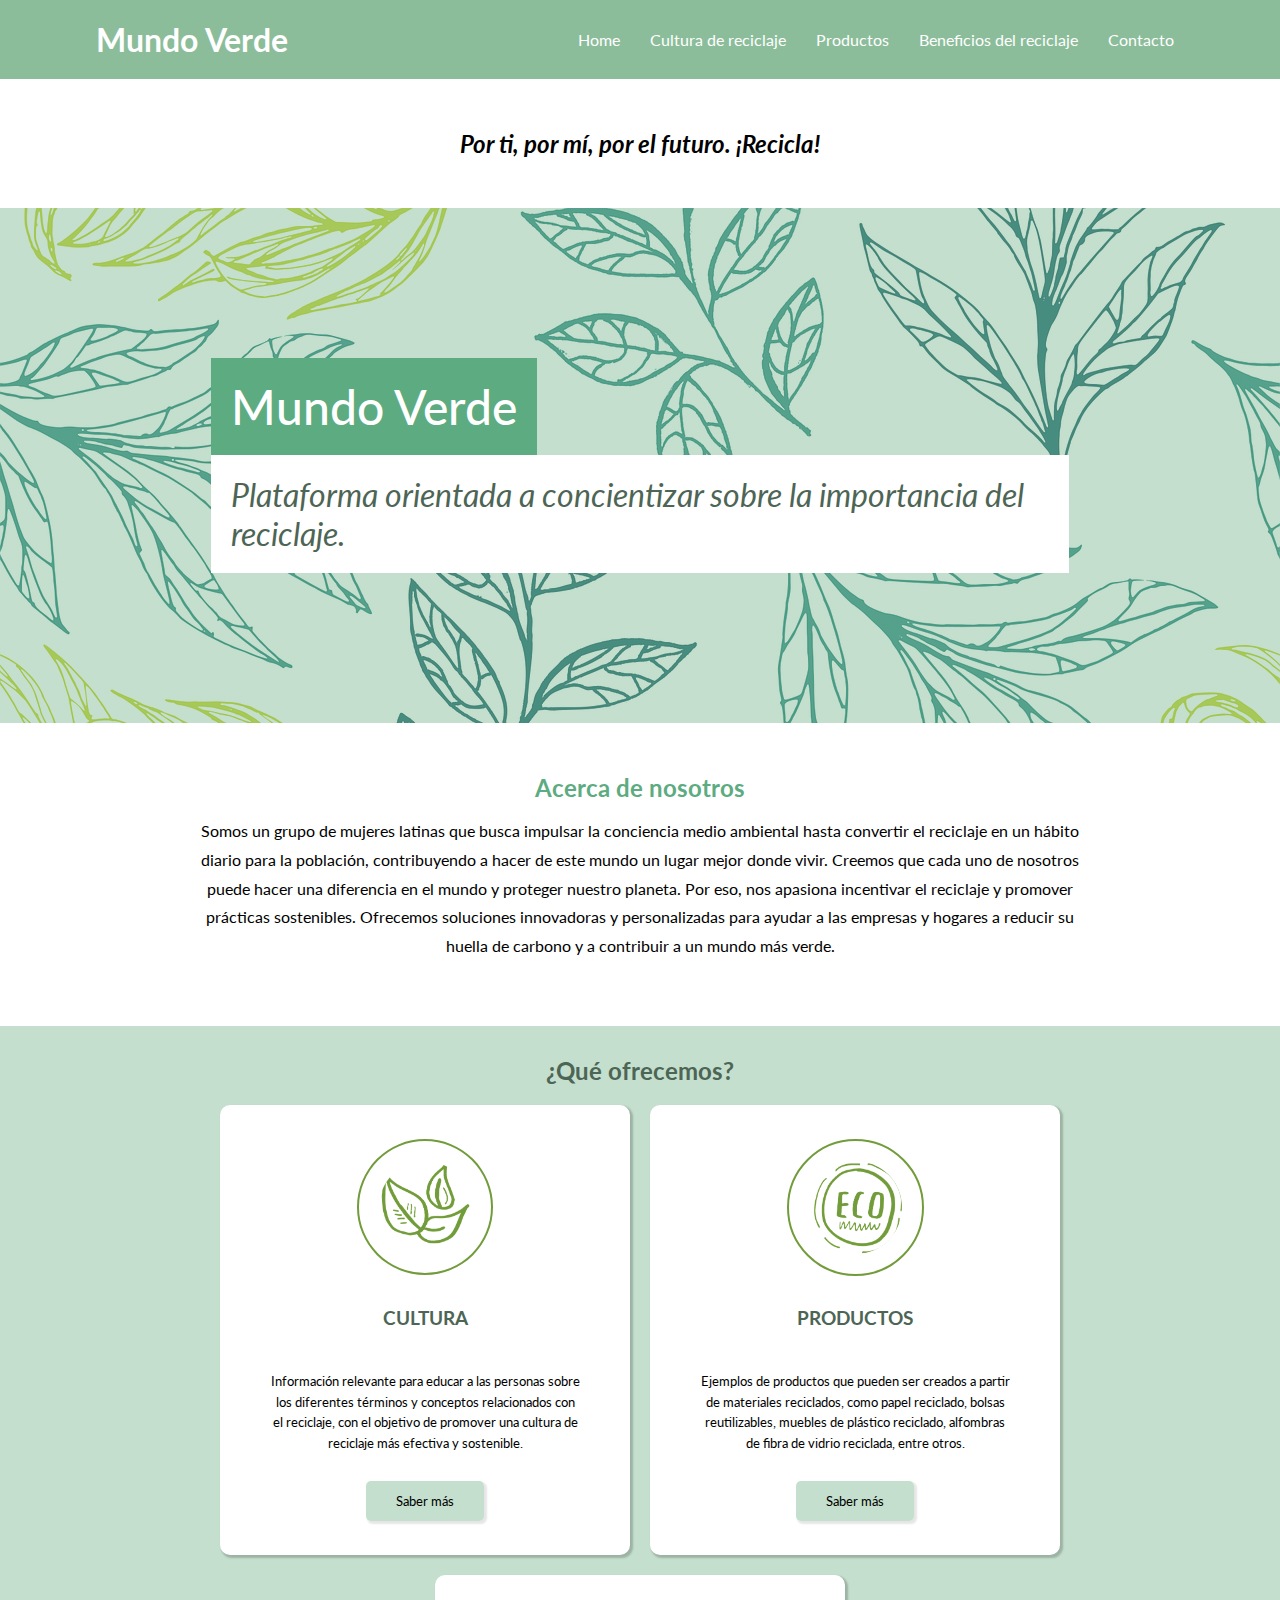
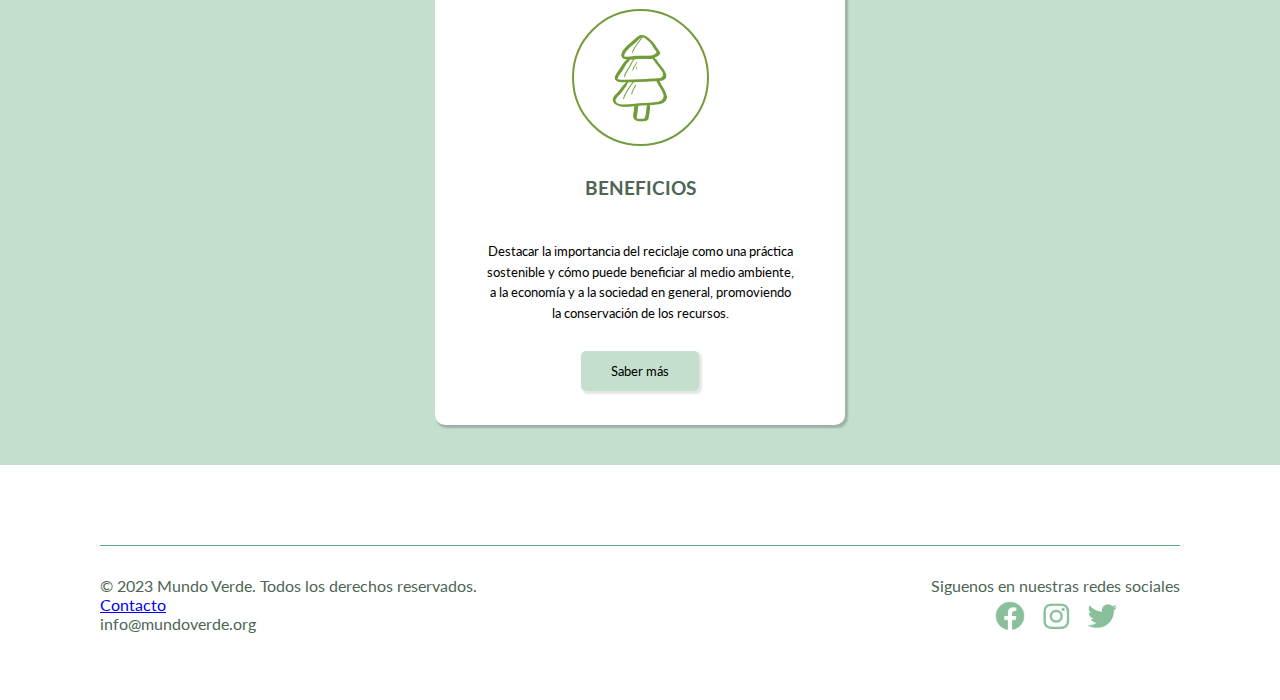
==== index.html @ 0d6d0d7a "Primera pre-entrega" ====
<!doctype html>
<html>

<head>
  <meta charset="utf-8">
  <meta name="viewport" content="width=device-width, initial-scale=1">
  <title>Mundo verde | Jump</title>
  <link rel="stylesheet" href="css/style.css">

  <!--  GOOGLE FONT -->
  <link rel="preconnect" href="https://fonts.googleapis.com">
  <link rel="preconnect" href="https://fonts.gstatic.com" crossorigin>
  <link href="https://fonts.googleapis.com/css2?family=Lato:ital,wght@0,100;0,300;0,400;0,700;0,900;1,100;1,300;1,400;1,700&display=swap" rel="stylesheet">

</head>

<body>
  <header class="headerPrincipal">
    <div class="container">
      <h2 class="headerPrincipal-titulo">
        <a href="#">Mundo Verde</a>
      </h2>
      <!-- MENU DE NAVEGACIÓN -->
      <nav class="headerPrincipal-nav">
        <a class="headerPrincipal-nav-link" href="index.html">Home</a>
        <a class="headerPrincipal-nav-link" href="cultura.html">Cultura de reciclaje</a>
        <a class="headerPrincipal-nav-link" href="productos.html">Productos</a>
        <a class="headerPrincipal-nav-link" href="beneficios.html">Beneficios del reciclaje</a>
        <a class="headerPrincipal-nav-link" href="contacto.html">Contacto</a>
      </nav>
    </div>
  </header>
  <main>

    <section class="box-mensaje">

      <article>

        <h2>Por ti, por mí, por el futuro. ¡Recicla!</h2>

      </article>

    </section>

    <section class="box-home-2">

      <article>

        <h1> Mundo Verde </h1>

        <p>Plataforma orientada a concientizar sobre la importancia del reciclaje.</p>

      </article>

    </section>

    <section class="box-home-3">

      <article>

        <h2> Acerca de nosotros </h2>

        <p>Somos un grupo de mujeres latinas que busca impulsar la conciencia medio ambiental hasta convertir el reciclaje en un hábito diario para la población, contribuyendo a hacer de este mundo un lugar mejor donde vivir. Creemos que cada uno de nosotros puede hacer una diferencia en el mundo y proteger nuestro planeta. Por eso, nos apasiona incentivar el reciclaje y promover prácticas sostenibles. Ofrecemos soluciones innovadoras y personalizadas para ayudar a las empresas y hogares a reducir su huella de carbono y a contribuir a un mundo más verde.</p>

      </article>

    </section>

    <section class="box-home-4">

      <article>

        <h2> ¿Qué ofrecemos? </h2>

        <div class="cards">
          <div class="card-elem">
            <img src="img/icono1.png" alt="Icono Hojas">
            <h2>CULTURA</h2>
            <p>Información relevante para educar a las personas sobre los diferentes términos y conceptos relacionados con el reciclaje, con el objetivo de promover una cultura de reciclaje más efectiva y sostenible.</p>
            <a href="cultura.html" class="saber-mas">Saber más</a>
          </div>
          <div class="card-elem">
            <img src="img/icono2.png" alt="Icono Eco">
            <h2>PRODUCTOS</h2>
            <p>Ejemplos de productos que pueden ser creados a partir de materiales reciclados, como papel reciclado, bolsas reutilizables, muebles de plástico reciclado, alfombras de fibra de vidrio reciclada, entre otros.</p>
            <a href="productos.html" class="saber-mas">Saber más</a>
          </div>
          <div class="card-elem">
            <img src="img/icono3.png" alt="Icono Arbol">
            <h2>BENEFICIOS</h2>
            <p>Destacar la importancia del reciclaje como una práctica sostenible y cómo puede beneficiar al medio ambiente, a la economía y a la sociedad en general, promoviendo la conservación de los recursos.</p>
            <a href="beneficios.html" class="saber-mas">Saber más</a>
          </div>
        </div>

      </article>

    </section>

  </main>
  <!-- PIE DE PAGINA -->
  <footer>
    <section class="der">
      <p>© 2023 Mundo Verde. Todos los derechos reservados.</p>
      <a href="contacto.html">Contacto</a>
      <p>info@mundoverde.org</p>
    </section>
    <section class="izq">
      <p>Siguenos en nuestras redes sociales</p>
      <div class="icons">
        <img src="img/fb.png" alt="Facebook">
        <img src="img/ig.png" alt="Instagram">
        <img src="img/tw.png" alt="Twitter">
      </div>
    </section>
  </footer>

</body>

</html>
---- css/style.css ----
/* ------ PALETA DE COLORES ---- */

/*
#C8DEC9
#8ABF9C
#62A07B
#4D6555
#5DAB81- Verde claro
*/

* {
  margin: 0px;
  padding: 0px;
}

body {
	font-family: 'Lato', sans-serif;
}

/* --- MENU DE NAVEGACION --- */

.container {
	width: 94%;
	margin: 0 auto;
}

.headerPrincipal {
	background-color: #8BBD9A;
	padding: 20px 0;
}

.headerPrincipal-titulo {
	font-size: 2em;
	margin-bottom: 20px;
  color: #fff;
}

.headerPrincipal-titulo a {
	text-decoration: none;
	color: inherit;
}

.headerPrincipal-nav-link {
	padding: 10px;
	margin-bottom: 10px;
  color: #fff;
	text-decoration: none;
	transition: .5s;
	display: block;
	
}

.headerPrincipal .container {
	display: flex;
	align-items: center;
	justify-content: space-between;
}

.headerPrincipal-nav {
	display: flex;
}



/* --- HOME --- */
.box-mensaje {
  padding: 50px;
  text-align: center;
  font-style: italic;
  
}

.box-home-2 {
  background-image: linear-gradient(
      rgba(138, 191, 156, 0.5),
      rgba(138, 191, 156, 0.5)
    ),
    url("../img/fondo.png");
  padding: 150px 0px;
  display: flex;
  justify-content: center;
}

.box-home-2 article {
  width: 67%;
}

.box-home-2 h1 {
  font-size: 3rem;
  font-weight: 500;
  color: #fff;
  background-color: #5dab81;
  padding: 20px;
  display: inline-block;
}
.box-home-2 p {
  font-size: 2rem;
  font-style: italic;
  color: #4d6555;
  background-color: #fff;
  padding: 20px;
  display: inline-block;
}

.box-home-3 {
  text-align: center;
  padding: 50px 0;
  display: flex;
  justify-content: center;
}

.box-home-3 article {
  width: 70%;
}
.box-home-3 p {
  padding: 15px 0;
  line-height: 1.8;
}

.box-home-3 h2 {
  color: #5dab81;
}

.box-home-4 {
  background-color: #8abf9c80;
  text-align: center;
  padding: 30px 50px;
}

.box-home-4 h2 {
  padding-bottom: 10px;
  color: #4d6555;
}

.cards {
  display: flex;
  justify-content: center;
  flex-wrap: wrap;
}

.card-elem img {
  border: 2px solid #729c3b;
  border-radius: 50%;
  padding: 20px;
  max-width: 30%;
}

.card-elem {
  max-width: 310px;
  font-size: 0.8rem;
  height: 410px;
  background-color: #fff;
  border-radius: 10px;
  margin: 10px;
  padding: 20px 50px;
  line-height: 1.6;
  display: flex;
  flex-direction: column;
  justify-content: space-around;
  align-items: center;
  box-shadow: 2px 2px 2px 1px rgba(0, 0, 0, 0.2);
}

.card-elem h3 {
  color: #56752d;
}

.saber-mas {
  display: inline-block;
  text-decoration: none;
  color: #000;
  padding: 10px 30px;
  border-radius: 5px;
  background-color: #8abf9c80;
  border: 1px none;
  box-shadow: 2px 2px 2px 1px rgba(0, 0, 0, 0.1);
}

.saber-mas:hover {
  background-color: #84b394;
  color: #fff;
}

/* --------------------------------- CULTURA --------------------------------------- */
body {
  font-family: "Lato", sans-serif;
}
.box-mensaje {
  padding: 50px;
  text-align: center;
  font-style: italic;
}

.box-imp {
  text-align: center;
  padding: 10px 0;
  display: flex;
  justify-content: center;
}

.box-imp {
  background-image: linear-gradient(
      rgba(70, 101, 76, 0.08),
      rgba(70, 101, 76, 0.08)
    ),
    url("../img/Culturaimg/planta.jpg");
  padding: 30px 30px;
  display: center;
  justify-content: center;
}

.box-imp article {
  width: 70%;
}
.box-imp p {
  padding: 15px 0;
  line-height: 1.8;
}

.box-imp h2 {
  color: black;
}

/* ------ importancia --------- */
.box-tipos {
  text-align: center;
  padding: 50px 0;
  display: flex;
  justify-content: letf;
  border: 4px solid #5f9ea0;
}

.box-tipos article {
  width: 50%;
}
.box-tipos p {
  padding: 15px 0;
  line-height: 1.8;
}

.box-tipos h2 {
  color: #5dab81;
  text-align: center;
}

.box-tipos img {
  width: 150px;
  height: 100px;
}

.box-procesos {
  text-align: center;
  padding: 50px 0;
  display: flex;
  justify-content: center;
  border: 4px solid #5f9ea0;
}

.box-procesos article {
  width: 70%;
}

.box-procesos p {
  padding: 15px 0;
  line-height: 1.8;
}

.box-procesos h2 {
  color: #5dab81;
}

.box-paises {
  text-align: center;
  padding: 50px 0;
  display: flex;
  justify-content: center;
  border: 4px solid #5f9ea0;
}

.box-paises article {
  width: 70%;
}

.box-paises p {
  padding: 15px 0;
  line-height: 1.8;
}

.box-paises h2 {
  color: #5dab81;
}

/* ---- Tabla ---- */
table,
th,
td {
  border: 4px solid #5f9ea0;
  border-collapse: collapse;
} /* --Borde de tabla -- */
table.center {
  margin-left: auto;
  margin-right: auto;
} /* --Alineacion de tabla -- */
/* <table style="background-color:blue">--Fondo tabla -- */
/* --------------------------------- CULTURA --------------------------------------- */

.containercultura {
  display: flex;
  align-items: center;
  justify-content: space-between;
  flex-wrap: wrap;
}

/* --- FOOTER ----*/

footer {
  border-top: 1px solid #5dab81;
  padding-top: 30px;
  color: #4d6555;
  margin: 80px 100px 60px 100px;
  display: flex;
  justify-content: space-between;
}

footer .izq img {
  padding: 6px;
  width: 30px;
}

footer .izq {
  display: flex;
  flex-direction: column;
  align-items: center;
}


/* --- PRODUCTOS --- */


/* --- BENEFICIOS --- */


/* --- CONTACTO DAHILY---- */

.gradient-background {
    background: linear-gradient(260deg,#78a280,#5dab81,#c8dec9,#8abf9c,#62a07b,#44ccb0);
    background-size: 360% 360%;
    animation: gradient-animation 24s ease infinite;
    padding: 30px 0;
  }
  
  @keyframes gradient-animation {
    0% {
      background-position: 0% 50%;
    }
    50% {
      background-position: 100% 50%;
    }
    100% {
      background-position: 0% 50%;}}
  
.gradient-background h2 {
    color: whitesmoke;
    font-size: 32px;
    text-align: center;
}

.gradient-background p{
    text-align: center;
}

  /* Estilos para el formulario */
.formulario {
    border: 1px solid lightblue;
    margin: 0 auto;
    max-width: 400px;
    padding: 20px;
}

  /* Estilos para los campos de formulario */
.formulario-campo {
    margin-bottom: 20px;
}

  /* Estilos para las etiquetas de formulario */
label {
    display: block;
    font-size: 16px;
    font-weight: bold;
    margin-bottom: 5px;
}

  /* Estilos para los campos de entrada */
input[type="text"],
input[type="email"],
textarea {
    border: 1px solid #5DAB81;
    border-radius: 5px;
    font-size: 16px;
    padding: 10px;
    width: 80%;
}

  /* Estilos para el botón de enviar */
.formulario-boton {
    background-color: #5DAB81;
    border: none;
    border-radius: 5px;
    color: #fff;
    cursor: pointer;
    font-size: 16px;
    padding: 10px 20px;
    -webkit-border-radius: 5px;
    -moz-border-radius: 5px;
    -ms-border-radius: 5px;
    -o-border-radius: 5px;
}

  /* Estilos para el botón de limpiar campos */
.formulario-boton[type="reset"] {
    background-color: #5DAB81;
    color: #fff;
    margin-left: 10px;
}


/* --- MEDIA QUERYS --- */

@media(min-width: 769px) {
	.container {
		width: 85%;
	}

	.headerPrincipal-nav-link {
		border-radius: 5px;
	}

	.headerPrincipal-titulo {
		margin: 0;
	}

	.headerPrincipal-nav {
		width: auto;
	}

	.headerPrincipal-nav-link {
		width: auto;
		margin: 0 0 0 10px;
	}
	}

@media (max-width: 768px) {
  .box-home-2 article,
  .box-home-3 article {
    width: 85%;
  }

  footer {
    flex-direction: column;
    text-align: center;
    line-height: 1.8;
  }
   .box-imp article {
    width: 100%;
  }
}
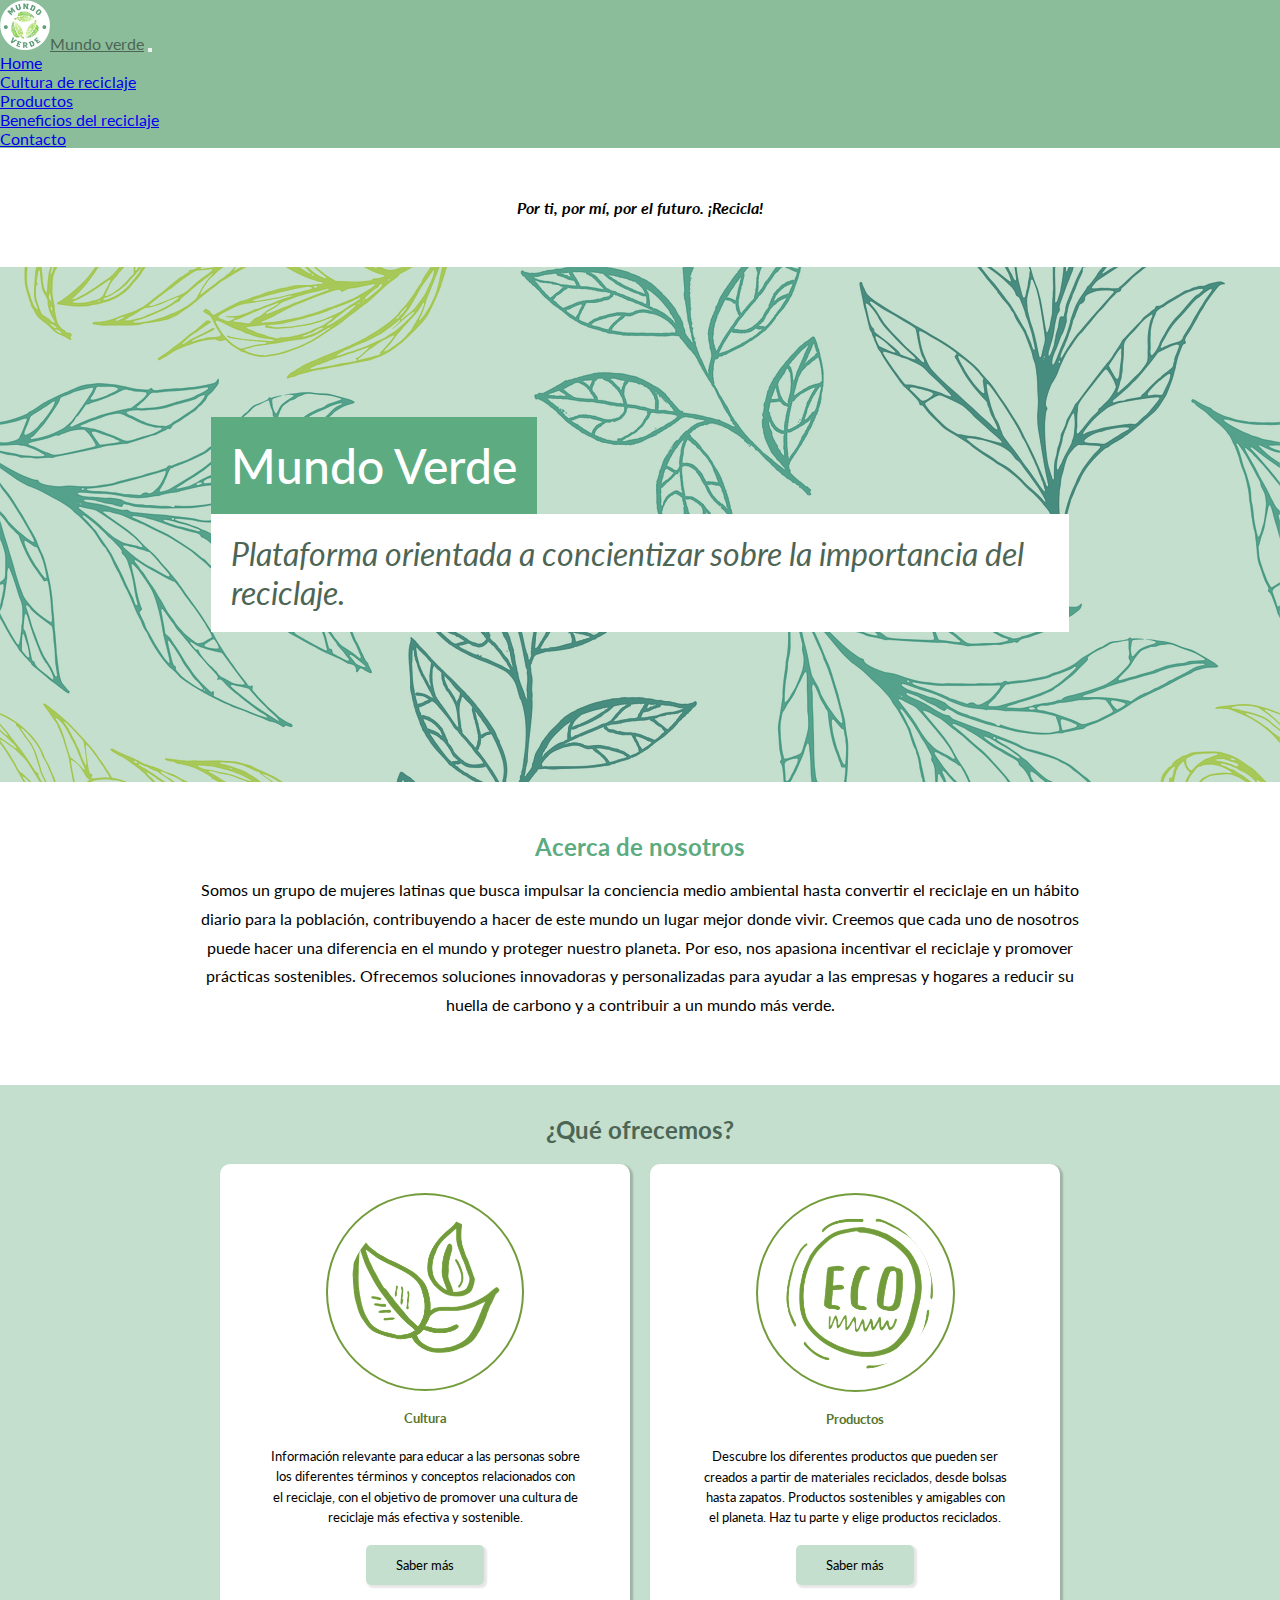
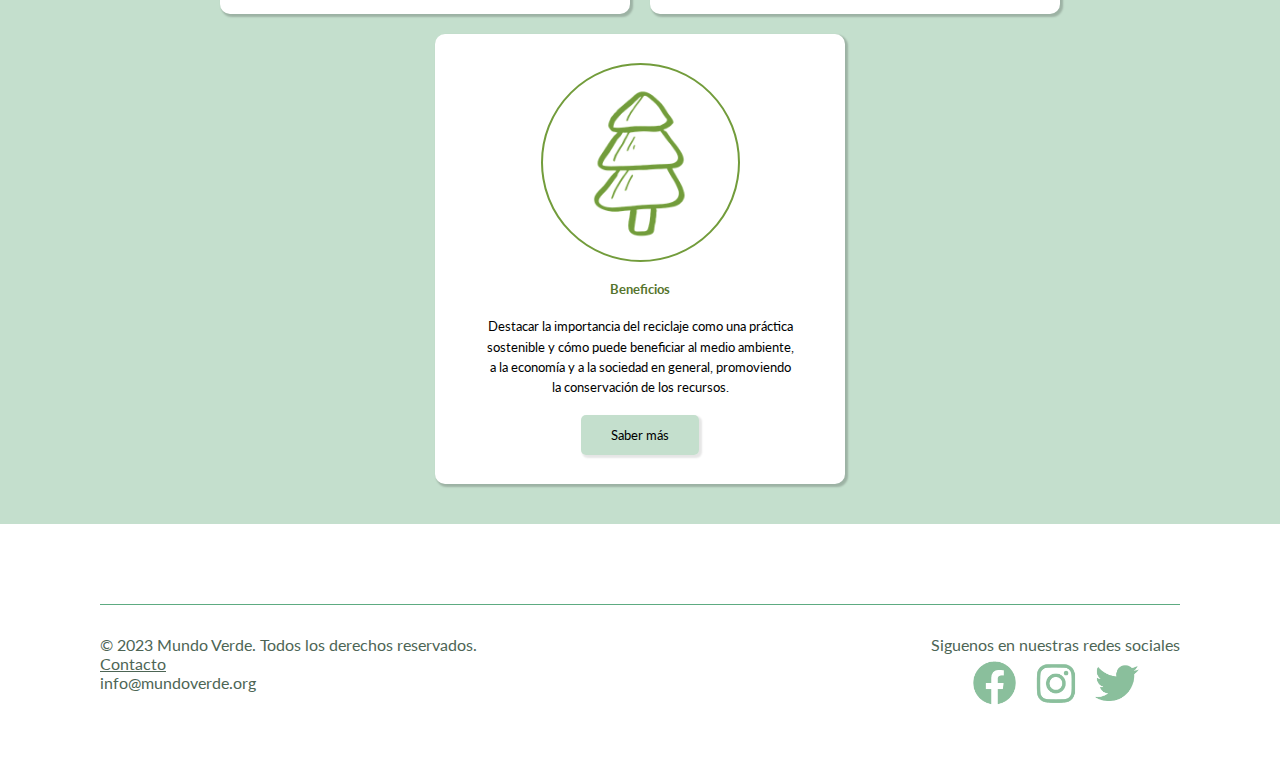
==== commit f65bec03: "Incorporacion del Logo de la pagina en el menu de navegacion" ====
--- a/index.html
+++ b/index.html
@@ -1,42 +1,69 @@
-<!doctype html>
-<html>
+<!DOCTYPE html>
+<html lang="es">
 
 <head>
-  <meta charset="utf-8">
+  <meta charset="UTF-8">
+  <meta http-equiv="X-UA-Compatible" content="IE=edge">
   <meta name="viewport" content="width=device-width, initial-scale=1">
-  <title>Mundo verde | Jump</title>
-  <link rel="stylesheet" href="css/style.css">
+  
+  <!--Bootstrap CSS-->
+  <link href="https://cdn.jsdelivr.net/npm/bootstrap@5.3.0-alpha3/dist/css/bootstrap.min.css" rel="stylesheet"
+  integrity="sha384-KK94CHFLLe+nY2dmCWGMq91rCGa5gtU4mk92HdvYe+M/SXH301p5ILy+dN9+nJOZ" crossorigin="anonymous">
 
   <!--  GOOGLE FONT -->
   <link rel="preconnect" href="https://fonts.googleapis.com">
   <link rel="preconnect" href="https://fonts.gstatic.com" crossorigin>
   <link href="https://fonts.googleapis.com/css2?family=Lato:ital,wght@0,100;0,300;0,400;0,700;0,900;1,100;1,300;1,400;1,700&display=swap" rel="stylesheet">
+  
+  <!--Estilos-->
+  <link rel="stylesheet" href="css/style.css">
+
+  <title>Mundo verde | Jump</title>
 
 </head>
 
 <body>
-  <header class="headerPrincipal">
-    <div class="container">
-      <h2 class="headerPrincipal-titulo">
-        <a href="#">Mundo Verde</a>
-      </h2>
-      <!-- MENU DE NAVEGACIÓN -->
-      <nav class="headerPrincipal-nav">
-        <a class="headerPrincipal-nav-link" href="index.html">Home</a>
-        <a class="headerPrincipal-nav-link" href="cultura.html">Cultura de reciclaje</a>
-        <a class="headerPrincipal-nav-link" href="productos.html">Productos</a>
-        <a class="headerPrincipal-nav-link" href="beneficios.html">Beneficios del reciclaje</a>
-        <a class="headerPrincipal-nav-link" href="contacto.html">Contacto</a>
-      </nav>
-    </div>
-  </header>
+  <header>
+    <!-- Menu de Navegacion-->
+    <nav>
+        <div class="navbar navbar-expand-lg navbar-dark">
+            <div class="container-fluid">
+                <a class="navbar-brand" href="index.html" ><img src="img/logo.png" alt="Logo" width="50"  height="50" class="d-inline-block align-text-center mx-2">Mundo verde</a>
+                <button class="navbar-toggler border-light-subtle" type="button" data-bs-toggle="collapse"
+                    data-bs-target="#navbarNav" aria-controls="navbarNav" aria-expanded="false"
+                    aria-label="Toggle navigation">
+                    <span class="navbar-toggler-icon"></span>
+                </button>
+                <div class="collapse navbar-collapse" id="navbarNav">
+                    <ul class="navbar-nav ms-auto">
+                        <li class="nav-item">
+                            <a class="nav-link link-light" aria-current="page" href="index.html">Home</a>
+                        </li>
+                        <li class="nav-item">
+                            <a class="nav-link link-light" aria-current="page" href="cultura.html">Cultura de reciclaje</a>
+                        </li>
+                        <li class="nav-item">
+                            <a class="nav-link link-light" href="productos.html">Productos</a>
+                        </li>
+                        <li class="nav-item">
+                            <a class="nav-link link-light" href="beneficios.html">Beneficios del reciclaje</a>
+                        </li>
+                        <li class="nav-item ">
+                            <a class="nav-link link-light" href="contacto.html">Contacto</a>
+                        </li>
+                    </ul>
+                </div>
+            </div>
+        </div>
+    </nav>
+</header>
   <main>
 
     <section class="box-mensaje">
 
       <article>
 
-        <h2>Por ti, por mí, por el futuro. ¡Recicla!</h2>
+        <h4 class="fw-bold">Por ti, por mí, por el futuro. ¡Recicla!</h4>
 
       </article>
 
@@ -46,7 +73,7 @@
 
       <article>
 
-        <h1> Mundo Verde </h1>
+        <h1 class="m-0"> Mundo Verde </h1>
 
         <p>Plataforma orientada a concientizar sobre la importancia del reciclaje.</p>
 
@@ -75,19 +102,19 @@
         <div class="cards">
           <div class="card-elem">
             <img src="img/icono1.png" alt="Icono Hojas">
-            <h2>CULTURA</h2>
+            <h4>Cultura</h4>
             <p>Información relevante para educar a las personas sobre los diferentes términos y conceptos relacionados con el reciclaje, con el objetivo de promover una cultura de reciclaje más efectiva y sostenible.</p>
             <a href="cultura.html" class="saber-mas">Saber más</a>
           </div>
           <div class="card-elem">
             <img src="img/icono2.png" alt="Icono Eco">
-            <h2>PRODUCTOS</h2>
-            <p>Ejemplos de productos que pueden ser creados a partir de materiales reciclados, como papel reciclado, bolsas reutilizables, muebles de plástico reciclado, alfombras de fibra de vidrio reciclada, entre otros.</p>
+            <h4>Productos</h4>
+            <p>Descubre los diferentes productos que pueden ser creados a partir de materiales reciclados, desde bolsas hasta zapatos. Productos sostenibles y amigables con el planeta. Haz tu parte y elige productos reciclados.</p>
             <a href="productos.html" class="saber-mas">Saber más</a>
           </div>
           <div class="card-elem">
             <img src="img/icono3.png" alt="Icono Arbol">
-            <h2>BENEFICIOS</h2>
+            <h4>Beneficios</h4>
             <p>Destacar la importancia del reciclaje como una práctica sostenible y cómo puede beneficiar al medio ambiente, a la economía y a la sociedad en general, promoviendo la conservación de los recursos.</p>
             <a href="beneficios.html" class="saber-mas">Saber más</a>
           </div>
@@ -114,7 +141,9 @@
       </div>
     </section>
   </footer>
-
+  <script src="https://cdn.jsdelivr.net/npm/bootstrap@5.3.0-alpha3/dist/js/bootstrap.bundle.min.js"
+  integrity="sha384-ENjdO4Dr2bkBIFxQpeoTz1HIcje39Wm4jDKdf19U8gI4ddQ3GYNS7NTKfAdVQSZe"
+  crossorigin="anonymous"></script>
 </body>
 
 </html>--- a/css/style.css
+++ b/css/style.css
@@ -17,50 +17,15 @@
 	font-family: 'Lato', sans-serif;
 }
 
-/* --- MENU DE NAVEGACION --- */
-
-.container {
-	width: 94%;
-	margin: 0 auto;
-}
-
-.headerPrincipal {
-	background-color: #8BBD9A;
-	padding: 20px 0;
-}
-
-.headerPrincipal-titulo {
-	font-size: 2em;
-	margin-bottom: 20px;
-  color: #fff;
-}
-
-.headerPrincipal-titulo a {
-	text-decoration: none;
-	color: inherit;
-}
-
-.headerPrincipal-nav-link {
-	padding: 10px;
-	margin-bottom: 10px;
-  color: #fff;
-	text-decoration: none;
-	transition: .5s;
-	display: block;
-	
-}
-
-.headerPrincipal .container {
-	display: flex;
-	align-items: center;
-	justify-content: space-between;
-}
-
-.headerPrincipal-nav {
-	display: flex;
-}
-
-
+
+/*MENU DE NAVEGACION CON BOOTSTRAP */
+.navbar {
+  background-color: #8BBD9A;
+}
+
+.navbar a:hover{
+  color: #4d6555;
+}
 
 /* --- HOME --- */
 .box-mensaje {
@@ -99,7 +64,7 @@
   color: #4d6555;
   background-color: #fff;
   padding: 20px;
-  display: inline-block;
+  display:block;
 }
 
 .box-home-3 {
@@ -142,7 +107,7 @@
   border: 2px solid #729c3b;
   border-radius: 50%;
   padding: 20px;
-  max-width: 30%;
+  max-width: 50%;
 }
 
 .card-elem {
@@ -161,7 +126,7 @@
   box-shadow: 2px 2px 2px 1px rgba(0, 0, 0, 0.2);
 }
 
-.card-elem h3 {
+.card-elem h4 {
   color: #56752d;
 }
 
@@ -324,7 +289,7 @@
 
 footer .izq img {
   padding: 6px;
-  width: 30px;
+  width: 45px;
 }
 
 footer .izq {
@@ -333,8 +298,64 @@
   align-items: center;
 }
 
+footer .izq p,footer .der p{
+  margin: 0;
+}
+
+footer .der a {
+  color: #4d6555;
+}
+
 
 /* --- PRODUCTOS --- */
+
+.fondo-producto{
+  padding: 90px;
+  background-image:linear-gradient(
+    rgba(138, 191, 156, 0.5),
+    rgba(138, 191, 156, 0.5)
+  ), url("../img/Productos/fondo.jpg");
+  /* background-image: linear-gradient(
+      rgba(138, 191, 156, 0.5),
+      rgba(138, 191, 156, 0.5)
+    ),
+    url("../img/Productos/fondo.jpg"); */
+
+}
+
+.fondo-producto h2{
+  color: #fff;
+  background-color: #5dab81;
+  padding: 20px;
+  display: inline-block;
+}
+
+.productos {
+  background-color: #84b394bd;
+}
+.box-productos .item-producto {
+  max-width: 400px;
+  max-height: 530px;
+ 
+}
+.item-producto{
+  display: flex;
+}
+.item-producto .card-body{
+  display: flex;
+  flex-direction: column;
+  justify-content: space-between;
+}
+
+.item-producto .card-body button:active{
+ background-color: #84b394;
+ color: #fff;
+}
+
+
+.item-producto{
+  width: 350px;
+}
 
 
 /* --- BENEFICIOS --- */
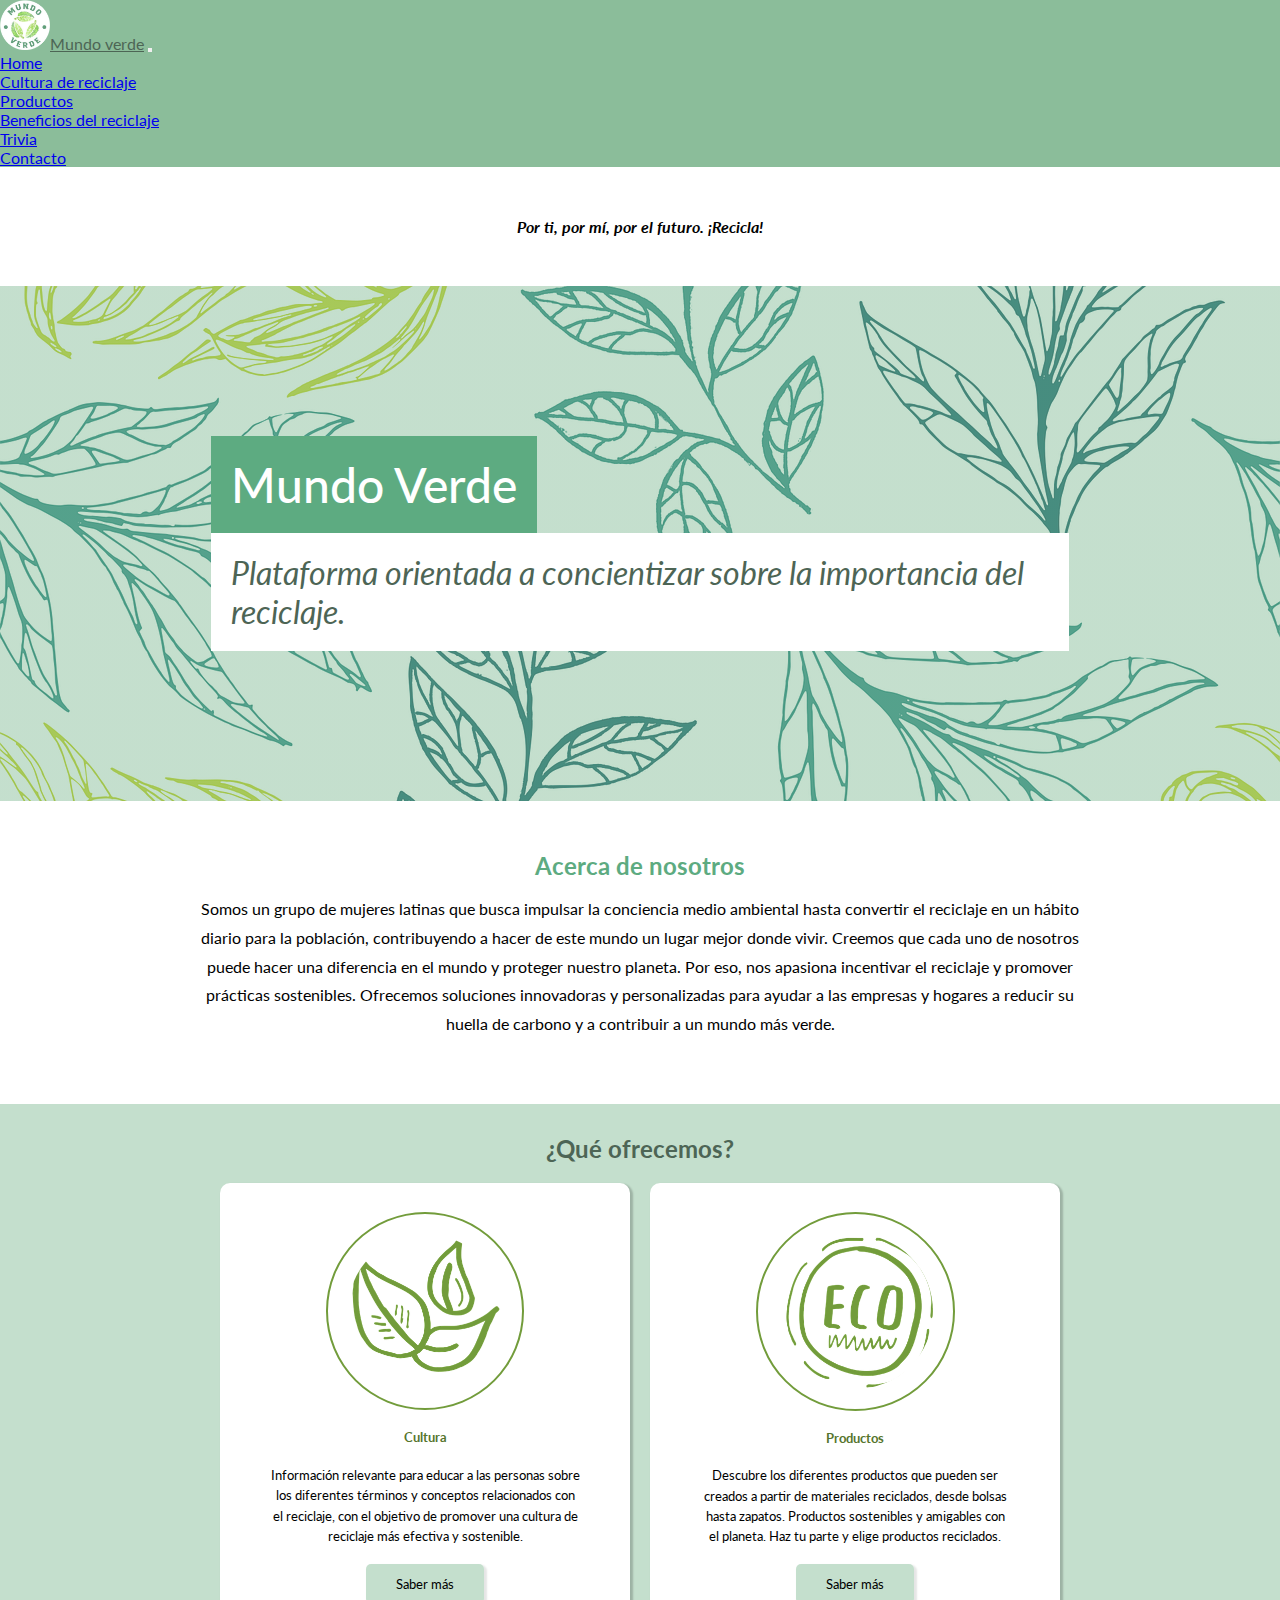
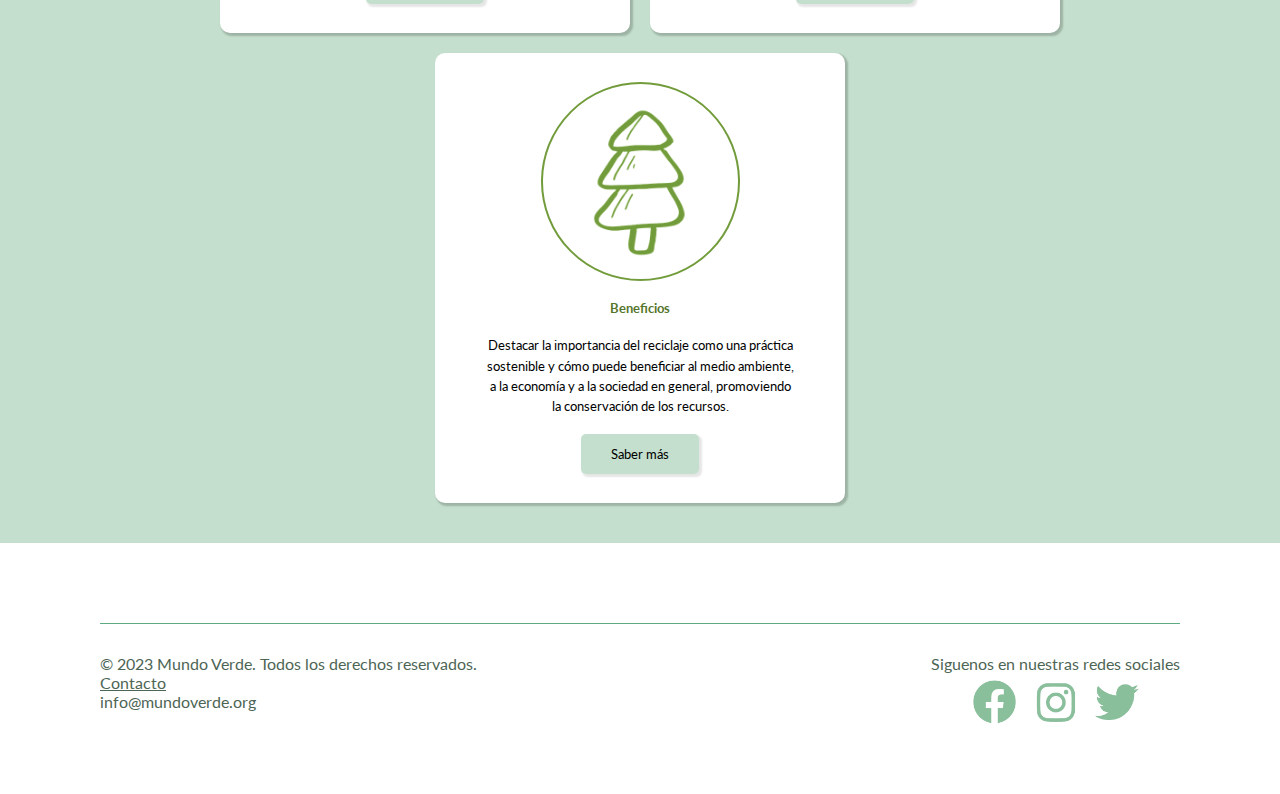
==== commit b26b57f5: "Se añadio base de datos y pagina de la trivia" ====
--- a/index.html
+++ b/index.html
@@ -17,6 +17,9 @@
   
   <!--Estilos-->
   <link rel="stylesheet" href="css/style.css">
+
+  <!-- Icono -->
+  <link rel="icon" href="img/logo-2.png" type="image/x-icon">
 
   <title>Mundo verde | Jump</title>
 
@@ -47,6 +50,9 @@
                         </li>
                         <li class="nav-item">
                             <a class="nav-link link-light" href="beneficios.html">Beneficios del reciclaje</a>
+                        </li>
+                        <li class="nav-item ">
+                          <a class="nav-link link-light" href="trivia.html">Trivia</a>
                         </li>
                         <li class="nav-item ">
                             <a class="nav-link link-light" href="contacto.html">Contacto</a>
--- a/css/style.css
+++ b/css/style.css
@@ -65,6 +65,7 @@
   background-color: #fff;
   padding: 20px;
   display:block;
+  max-width: 950px;
 }
 
 .box-home-3 {
@@ -155,126 +156,382 @@
   text-align: center;
   font-style: italic;
 }
-
 .box-imp {
   text-align: center;
   padding: 10px 0;
-  display: flex;
-  justify-content: center;
-}
-
-.box-imp {
-  background-image: linear-gradient(
-      rgba(70, 101, 76, 0.08),
-      rgba(70, 101, 76, 0.08)
-    ),
-    url("../img/Culturaimg/planta.jpg");
+  background-color: #8abf9c80;
   padding: 30px 30px;
   display: center;
   justify-content: center;
 }
-
+.box-imp iframe{
+  border-radius: 30px;
+}
+  
 .box-imp article {
-  width: 70%;
+  width: 100%;
 }
 .box-imp p {
   padding: 15px 0;
   line-height: 1.8;
-}
+  }
 
 .box-imp h2 {
-  color: black;
-}
-
-/* ------ importancia --------- */
-.box-tipos {
+  color: #5dab81;
+}
+
+.box-titulo{
+  text-align: center;
+  padding-top: 60px;
+  padding-bottom: 60px;
+  display: flex;
+  justify-content: center;
+ }
+.box-titulo h2 {
+  padding: 10px;
+    text-align: center;
+  color: #5dab81;
+}
+.box-titulo p{
+  padding: 10px;
+  text-align: center;
+}
+
+.containertipos {
   text-align: center;
   padding: 50px 0;
   display: flex;
-  justify-content: letf;
-  border: 4px solid #5f9ea0;
-}
-
-.box-tipos article {
-  width: 50%;
-}
-.box-tipos p {
+  justify-content: center;
+  width: 100%;
+  flex-wrap: wrap;
+  background-color: #8abf9c80;
+}
+
+.uno{
+  width:220px;
+  height:270px;
+  overflow:hidden;
+  align-content: center;
+  cursor: pointer;
+  transition:0.3s ease-in-out ;
+  box-shadow: 5px 8px 12px black ;
+  border-radius: 30px;
+  background-color: #5DAB81;
+}
+.uno img{
+  width:  200px;
+  height: 200px;
+  border-radius: 30px;
+  box-shadow: 5px 8px 12px black ;
+  margin-top: 20px;
+  margin-left: 10px;
+  margin-bottom: 10px;
+  margin-right: 10px;
+  padding-botton:20px;	
+}
+.uno p{
+  font-size: 25px;
+  color: white;
+  text-align: center;
+  text-shadow: 0 0 3px rgba(0, 0, 0, 0.8);
+  margin-top: 10px;
+}
+.uno:hover {
+  transform:scale(1.1);
+  box-shadow: 13px 15px 37px black ;
+}
+.dos{
+  width:220px;
+  height:270px;
+  overflow:hidden;
+  align-content: center;
+  cursor: pointer;
+  transition:0.3s ease-in-out ;
+  box-shadow: 5px 8px 12px black ;
+  border-radius: 30px;
+  background-color: #5DAB81;
+}
+.dos img{
+  width:  200px;
+  height: 200px;
+  border-radius: 30px;
+  box-shadow: 5px 8px 12px black ;
+  margin-top: 20px;
+  margin-left: 10px;
+  margin-bottom: 10px;
+  margin-right: 10px;
+}
+.dos p{
+  font-size: 25px;
+  color: white;
+  text-align: center;
+  text-shadow: 0 0 3px rgba(0, 0, 0, 0.8);
+  margin-top: 10px;
+}
+.dos:hover {
+  transform:scale(1.1);
+  box-shadow: 13px 15px 37px black ;
+}
+.tres{
+  width:220px;
+  height:270px;
+  overflow:hidden;
+  align-content: center;
+  cursor: pointer;
+  transition:0.3s ease-in-out ;
+  box-shadow: 5px 8px 12px black ;
+  border-radius: 30px;
+  background-color: #5DAB81;
+}
+.tres img{
+  width:  200px;
+  height: 200px;
+  border-radius: 30px;
+  box-shadow: 5px 8px 12px black ;
+  margin-top: 20px;
+  margin-left: 10px;
+  margin-bottom: 10px;
+  margin-right: 10px;
+}
+.tres p{
+  font-size: 25px;
+  color: white;
+  text-align: center;
+  text-shadow: 0 0 3px rgba(0, 0, 0, 0.8);
+  margin-top: 10px;
+}
+.tres:hover {
+  transform:scale(1.1);
+  box-shadow: 13px 15px 37px black ;
+}
+.cuatro{
+  width:220px;
+  height:270px;
+  overflow:hidden;
+  align-content: center;
+  cursor: pointer;
+  transition:0.3s ease-in-out ;
+  box-shadow: 5px 8px 12px black ;
+  border-radius: 30px;
+  background-color: #5DAB81;
+}
+.cuatro img{
+  width:  200px;
+  height: 200px;
+  border-radius: 30px;
+  box-shadow: 5px 8px 12px black ;
+  margin-top: 20px;
+  margin-left: 10px;
+  margin-bottom: 10px;
+  margin-right: 10px;
+}
+.cuatro p{ 
+  font-size: 25px;
+  color: white;
+  text-align: center;
+  text-shadow: 0 0 3px rgba(0, 0, 0, 0.8);
+  margin-top: 10px;
+}
+.cuatro:hover {
+  transform:scale(1.1);
+  box-shadow: 13px 15px 37px black ;
+}
+
+.cinco {
+  width:220px;
+  height:270px;
+  overflow:hidden;
+  align-content: center;
+  cursor: pointer;
+  transition:0.3s ease-in-out ;
+  box-shadow: 5px 8px 12px black ;
+  border-radius: 30px;
+  background-color: #5DAB81;
+}
+.cinco img{
+  width:  200px;
+  height: 200px;
+  border-radius: 30px;
+  box-shadow: 5px 8px 12px black ;
+  margin-top: 20px;
+  margin-left: 10px;
+  margin-bottom: 10px;
+  margin-right: 10px;
+}
+.cinco p{ 
+  font-size: 25px;
+  color: white;
+  text-align: center;
+  text-shadow: 0 0 3px rgba(0, 0, 0, 0.8);
+  margin-top: 10px;
+}
+.cinco:hover {
+  transform:scale(1.1);
+  box-shadow: 13px 15px 37px black ;
+}
+
+
+.containerprocesos{
+  text-align: center;
+  padding: 50px 0;
+  display: flex;
+  justify-content: center;
+  width: 100%;
+  flex-wrap: wrap;
+  background-color: #8abf9c80;
+ 
+}
+
+.mecanico{
+  width:320px;
+  height:320px;
+  overflow:hidden;
+  align-content: center;
+  cursor: pointer;
+  transition:0.3s ease-in-out ;
+  box-shadow: 5px 8px 12px black ;
+  border-radius: 30px;
+  background-color: #5DAB81;
+}
+.mecanico img{
+  width:  70%;
+  height: 60%;
+  border-radius: 30px;
+  box-shadow: 5px 8px 12px black ;
+  margin-top: 20px;
+  margin-left: 10px;
+  margin-bottom: 10px;
+  margin-right: 10px;
+ 
+}
+.mecanico p{ 
+  font-size: 25px;
+  color: white;
+  text-align: center;
+  text-shadow: 0 0 3px rgba(0, 0, 0, 0.8);
+  margin-top: 10px;
+}
+.mecanico:hover {
+  transform:scale(1.1);
+  box-shadow: 13px 15px 37px black ;
+}
+.quimico{
+  width:320px;
+  height:320px;
+  overflow:hidden;
+  align-content: center;
+  cursor: pointer;
+  transition:0.3s ease-in-out ;
+  box-shadow: 5px 8px 12px black ;
+  border-radius: 30px;
+  background-color: #5DAB81;
+
+}
+.quimico img{
+  width:  70%;
+  height: 60%;
+  border-radius: 30px;
+  box-shadow: 5px 8px 12px black ;
+  margin-top: 20px;
+  margin-left: 30px;
+  margin-bottom: 10px;
+  margin-right: 10px;
+}
+.quimico p{ 
+  font-size: 25px;
+  color: white;
+  text-align: center;
+  text-shadow: 0 0 3px rgba(0, 0, 0, 0.8);
+  margin-top: 10px;
+}
+.quimico:hover {
+  transform:scale(1.1);
+  box-shadow: 13px 15px 37px black ;
+}
+
+.energetico {
+  width:320px;
+  height:320px;
+  overflow:hidden;
+  align-content: center;
+  cursor: pointer;
+  transition:0.3s ease-in-out ;
+  box-shadow: 5px 8px 12px black ;
+  border-radius: 30px;
+  background-color: #5DAB81;
+}
+.energetico img{
+  width:  70%;
+  height: 60%;
+  border-radius: 30px;
+  box-shadow: 5px 8px 12px black ;
+  margin-top: 20px;
+  margin-left: 10px;
+  margin-bottom: 10px;
+  margin-right: 10px;
+}
+.energetico p{ 
+  font-size: 25px;
+  color: white;
+  text-align: center;
+  text-shadow: 0 0 3px rgba(0, 0, 0, 0.8);
+  margin-top: 10px;
+}
+.energetico:hover {
+  transform:scale(1.1);
+  box-shadow: 13px 15px 37px black ;
+}
+
+.titulo_procesos{
+  text-align: center;
+  padding-top: 60px;
+  padding-bottom: 60px;
+  display: flex;
+  justify-content: center;
+
+}
+.titulo_procesos h2 {
+  padding-bottom: 10px;
+  text-align: center;
+  font-style: italic;
+  color: #5dab81;
+  padding-top: 20px;
+  padding-bottom: 10px;
+}
+.titulo_procesos p{
+  text-align: center;
+  padding-top: 20px;
+  padding-bottom: 20px;
+  font-style: italic;
+}
+
+.canecas {
+  text-align: center;
+  padding: 10px 0;
+  background-color: #8abf9c80;
+  padding: 30px 30px;
+  display: center;
+  justify-content: center;
+}
+.canecas iframe{
+  border-radius: 30px;
+}
+  
+.canecas article {
+  width: 100%;
+}
+.canecas p {
   padding: 15px 0;
   line-height: 1.8;
-}
-
-.box-tipos h2 {
+  padding-top: 20px;
+  padding-bottom: 20px;
+  }
+
+.canecas h2 {
   color: #5dab81;
-  text-align: center;
-}
-
-.box-tipos img {
-  width: 150px;
-  height: 100px;
-}
-
-.box-procesos {
-  text-align: center;
-  padding: 50px 0;
-  display: flex;
-  justify-content: center;
-  border: 4px solid #5f9ea0;
-}
-
-.box-procesos article {
-  width: 70%;
-}
-
-.box-procesos p {
-  padding: 15px 0;
-  line-height: 1.8;
-}
-
-.box-procesos h2 {
-  color: #5dab81;
-}
-
-.box-paises {
-  text-align: center;
-  padding: 50px 0;
-  display: flex;
-  justify-content: center;
-  border: 4px solid #5f9ea0;
-}
-
-.box-paises article {
-  width: 70%;
-}
-
-.box-paises p {
-  padding: 15px 0;
-  line-height: 1.8;
-}
-
-.box-paises h2 {
-  color: #5dab81;
-}
-
-/* ---- Tabla ---- */
-table,
-th,
-td {
-  border: 4px solid #5f9ea0;
-  border-collapse: collapse;
-} /* --Borde de tabla -- */
-table.center {
-  margin-left: auto;
-  margin-right: auto;
-} /* --Alineacion de tabla -- */
-/* <table style="background-color:blue">--Fondo tabla -- */
-/* --------------------------------- CULTURA --------------------------------------- */
-
-.containercultura {
-  display: flex;
-  align-items: center;
-  justify-content: space-between;
-  flex-wrap: wrap;
-}
+}
+
+/* --- Fin cultura ----*/
 
 /* --- FOOTER ----*/
 
@@ -359,6 +616,184 @@
 
 
 /* --- BENEFICIOS --- */
+/* --------------------------------- BENEFICIOS --------------------------------------- */
+.encabezado {
+  padding: 50px;
+  text-align: center;
+  font-style: italic;
+}
+
+.Titulo2 {
+  text-align: center;
+  padding: 10px 0;
+  background-color: #8abf9c80;
+  padding: 30px 30px;
+  display: center;
+  justify-content: center;
+}
+.Titulo2 p {
+  text-align: center;
+  padding: 10px 0;
+  padding: 30px 30px;
+  display: center;
+  justify-content: center;
+}
+
+.Titulo2 h2 {
+    color: #5dab81;
+}
+
+.Titulo3 {
+  text-align: center;
+  padding-top: 20px;
+  padding-bottom: 40px;
+  display: flex;
+  justify-content: center;
+ }
+.Titulo3 h2 {
+  padding: 10px;
+    text-align: center;
+  color: #5dab81;
+}
+.Titulo3 p{
+  padding: 10px;
+  text-align: center;
+}
+
+.content-casos {
+  text-align: center;
+  padding: 50px 0;
+  display: flex;
+  width: 100%;
+  flex-wrap:wrap;
+  background-color: #8abf9c80;
+  justify-content: space-between ;
+}
+.box-caso1{
+  width:30%;
+  overflow:hidden;
+  align-content: center;
+  transition:0.3s ease-in-out ;
+  box-shadow: 5px 8px 12px black ;
+  border-radius: 20px;
+  background-color: white;
+}
+
+.box-caso1 h4 {
+  padding-top: 20px;
+}
+.box-caso1 p {
+  padding-top: 20px;
+}
+.box-caso1 iframe {
+  Width: 50%;
+  height: 50%;
+  padding-top: 20px;
+  padding-bottom: 20px;
+  border-radius: 60px;
+  cursor: pointer;
+}
+
+.box-caso2{
+  width:30%;
+  overflow:hidden;
+  align-content: center;
+  transition:0.3s ease-in-out ;
+  box-shadow: 5px 8px 12px black ;
+  border-radius: 20px;
+  background-color: white;
+}
+
+.box-caso2 h4 {
+  padding-top: 20px;
+}
+.box-caso2 p {
+  padding-top: 20px;
+}
+.box-caso2 iframe {
+  Width: 50%;
+  height: 50%;
+  padding-top: 20px;
+  padding-bottom: 20px;
+  border-radius: 60px;
+  cursor: pointer;
+}
+
+.box-caso3{
+  width:30%;
+  overflow:hidden;
+  align-content: center;
+  transition:0.3s ease-in-out ;
+  box-shadow: 5px 8px 12px black ;
+  border-radius: 20px;
+  background-color: white;
+}
+
+.box-caso3 h4 {
+  padding-top: 20px;
+}
+.box-caso3 p {
+  padding-top: 20px;
+}
+.box-caso3 iframe {
+  Width: 50%;
+  height: 50%;
+  padding-top: 20px;
+  padding-bottom: 20px;
+  border-radius: 60px;
+  cursor: pointer;
+}
+
+.imagenes{
+  display:flex;
+  width: 900;
+  height: 450;
+  padding-top: 20px;
+  padding-bottom: 20px;
+  padding-left: 20px;
+  padding-right: 20px;
+  justify-content: space-between;
+  background-color: #8abf9c80;
+ 
+}
+
+.imagenes img{
+  width:0px;
+  flex-grow:1.5;
+  object-fit: cover;
+  opacity:.8;
+  transition: .5s ease;
+  border-radius: 20px;
+  border: 2px dashed gray;
+}
+.imagenes img:hover{
+cursor: crosshair;
+width:200px;
+opacity:1;
+filter: contrast(100%);
+}
+
+.Titulo4 {
+  padding: 30px;
+  text-align: center;
+  font-style: italic;
+}
+
+.Titulo4 p {
+  padding: 10px;
+}
+
+.info a {
+  padding: 10px;
+  text-align: center;
+  font-style: italic;
+  background-color: #8abf9c80;
+}
+
+.Titulo4 h4 {
+  padding: 10px;
+}
+/* --------------------------------- BENEFIcios --------------------------------------- */
 
 
 /* --- CONTACTO DAHILY---- */
@@ -396,6 +831,7 @@
     margin: 0 auto;
     max-width: 400px;
     padding: 20px;
+    border-radius: 10px;
 }
 
   /* Estilos para los campos de formulario */
@@ -419,7 +855,7 @@
     border-radius: 5px;
     font-size: 16px;
     padding: 10px;
-    width: 80%;
+    width: 100%;
 }
 
   /* Estilos para el botón de enviar */
@@ -447,6 +883,30 @@
 
 /* --- MEDIA QUERYS --- */
 
+/* --- cultura --- */
+@media (max-width: 400px){
+  .box-imp iframe{
+    width: 70%;
+  }
+}
+
+@media (max-width: 400px){
+  .canecas iframe{
+    width: 70%;
+  }
+}
+@media (min-width: 400px){
+  .canecas iframe{
+    width: 70%;
+  }
+}
+
+/* --- beneficios --- */
+@media (max-width: 400px){
+  .content-casos{
+    width: 70%;
+  }
+} 
 @media(min-width: 769px) {
 	.container {
 		width: 85%;
@@ -484,4 +944,4 @@
    .box-imp article {
     width: 100%;
   }
-}+}
